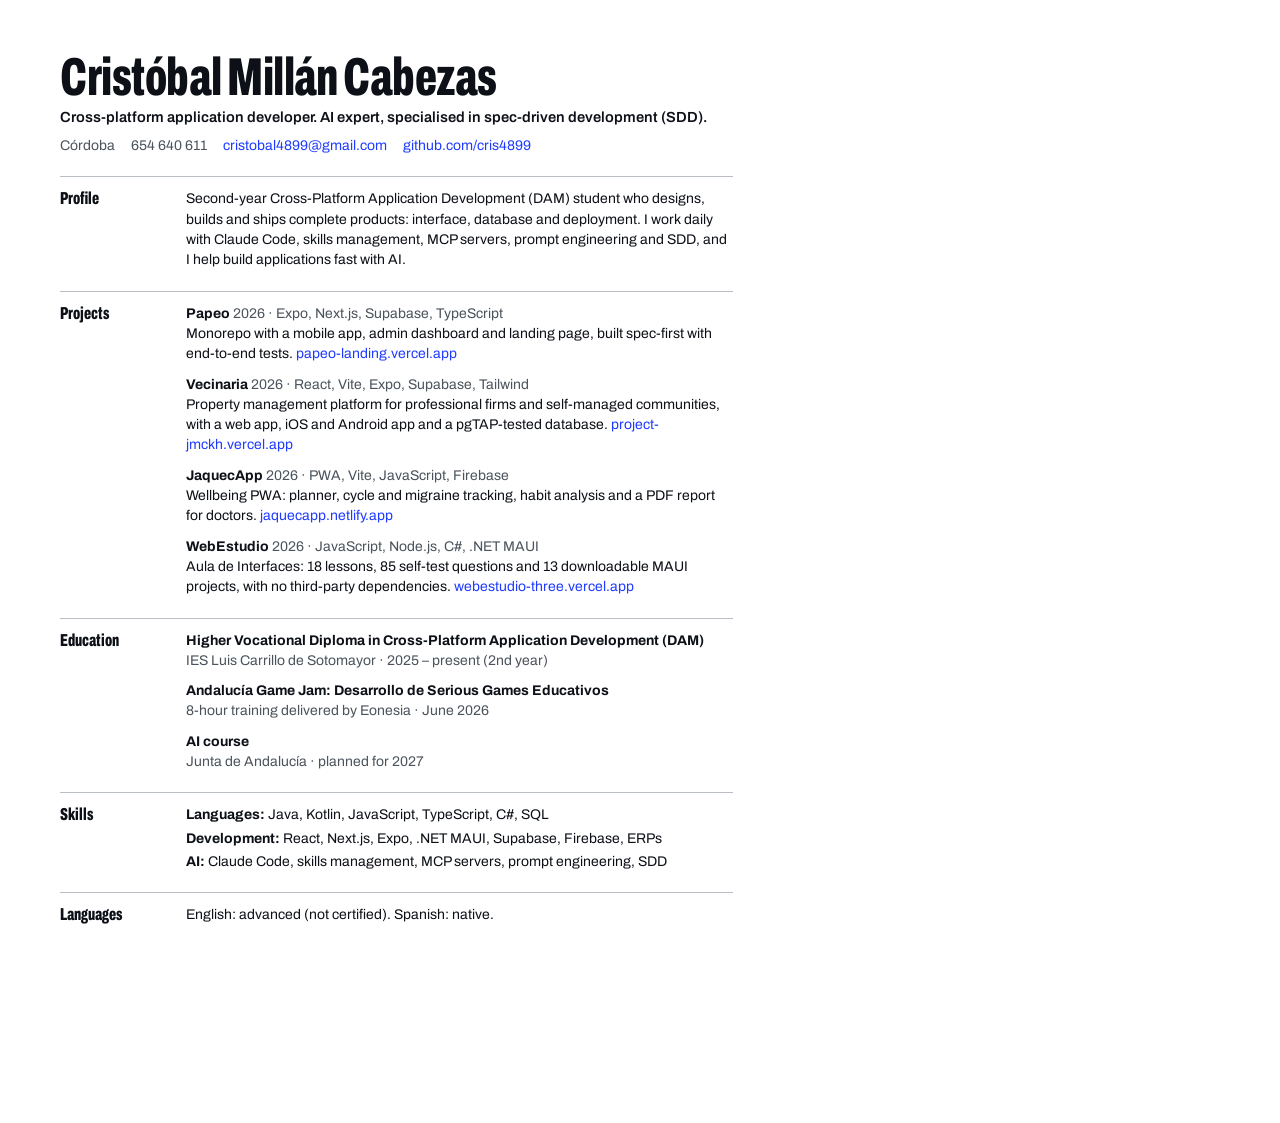
==== cv/cv-en.html @ 3b6304ad "Añadir CV en español e inglés, capturas y botón de descarga por idioma Co-Authored-By: Claude Sonnet" ====
<!doctype html>
<html lang="en">
<head>
<meta charset="utf-8">
<title>Cristóbal Millán Cabezas — CV</title>
<link rel="stylesheet" href="https://fonts.googleapis.com/css2?family=Archivo:wdth,wght@62..125,100..900&display=swap">
<link rel="stylesheet" href="cv.css">
</head>
<body>
<header>
  <h1>Cristóbal Millán Cabezas</h1>
  <p class="role">Cross-platform application developer. AI expert, specialised in spec-driven development (SDD).</p>
  <p class="contact"><span>Córdoba</span><span>654 640 611</span><a href="mailto:cristobal4899@gmail.com">cristobal4899@gmail.com</a><a href="https://github.com/cris4899">github.com/cris4899</a></p>
</header>

<section>
  <h2>Profile</h2>
  <p>Second-year Cross-Platform Application Development (DAM) student who designs, builds and ships complete products: interface, database and deployment. I work daily with Claude Code, skills management, MCP servers, prompt engineering and SDD, and I help build applications fast with AI.</p>
</section>

<section>
  <h2>Projects</h2>
  <div>
    <div class="item"><b>Papeo</b> <span class="meta">2026 · Expo, Next.js, Supabase, TypeScript</span><br>Monorepo with a mobile app, admin dashboard and landing page, built spec-first with end-to-end tests. <a href="https://papeo-landing.vercel.app">papeo-landing.vercel.app</a></div>
    <div class="item"><b>Vecinaria</b> <span class="meta">2026 · React, Vite, Expo, Supabase, Tailwind</span><br>Property management platform for professional firms and self-managed communities, with a web app, iOS and Android app and a pgTAP-tested database. <a href="https://project-jmckh.vercel.app">project-jmckh.vercel.app</a></div>
    <div class="item"><b>JaquecApp</b> <span class="meta">2026 · PWA, Vite, JavaScript, Firebase</span><br>Wellbeing PWA: planner, cycle and migraine tracking, habit analysis and a PDF report for doctors. <a href="https://jaquecapp.netlify.app">jaquecapp.netlify.app</a></div>
    <div class="item"><b>WebEstudio</b> <span class="meta">2026 · JavaScript, Node.js, C#, .NET MAUI</span><br>Aula de Interfaces: 18 lessons, 85 self-test questions and 13 downloadable MAUI projects, with no third-party dependencies. <a href="https://webestudio-three.vercel.app">webestudio-three.vercel.app</a></div>
  </div>
</section>

<section>
  <h2>Education</h2>
  <div>
    <div class="item"><b>Higher Vocational Diploma in Cross-Platform Application Development (DAM)</b><br><span class="meta">IES Luis Carrillo de Sotomayor · 2025 – present (2nd year)</span></div>
    <div class="item"><b>Andalucía Game Jam: Desarrollo de Serious Games Educativos</b><br><span class="meta">8-hour training delivered by Eonesia · June 2026</span></div>
    <div class="item"><b>AI course</b><br><span class="meta">Junta de Andalucía · planned for 2027</span></div>
  </div>
</section>

<section>
  <h2>Skills</h2>
  <ul>
    <li><b>Languages:</b> Java, Kotlin, JavaScript, TypeScript, C#, SQL</li>
    <li><b>Development:</b> React, Next.js, Expo, .NET MAUI, Supabase, Firebase, ERPs</li>
    <li><b>AI:</b> Claude Code, skills management, MCP servers, prompt engineering, SDD</li>
  </ul>
</section>

<section>
  <h2>Languages</h2>
  <p>English: advanced (not certified). Spanish: native.</p>
</section>
</body>
</html>
---- cv/cv.css ----
@page { size: A4; margin: 0; }
* { box-sizing: border-box; margin: 0; }
html { background: #fff; }
body {
  width: 210mm; min-height: 297mm; padding: 14mm 16mm;
  font: 400 10.5pt/1.45 "Archivo", system-ui, sans-serif; color: #0d1117;
  -webkit-print-color-adjust: exact; print-color-adjust: exact;
}
a { color: inherit; text-decoration: none; }
h1 { font-stretch: 62%; font-weight: 800; font-size: 40pt; line-height: 0.9; letter-spacing: -0.01em; }
.role { font-weight: 600; margin-top: 6px; font-size: 11pt; }
.contact { display: flex; flex-wrap: wrap; gap: 4px 16px; margin-top: 8px; color: #4b535c; }
.contact a { color: #1f3bff; }
section { margin-top: 20px; padding-top: 12px; border-top: 1px solid #b8bec4; display: grid; grid-template-columns: 30mm 1fr; gap: 12px; }
h2 { font-stretch: 62%; font-weight: 800; font-size: 13pt; line-height: 1.1; }
.item + .item { margin-top: 10px; }
.item b { font-weight: 700; }
.item .meta { color: #4b535c; }
.item a { color: #1f3bff; }
ul { padding: 0; list-style: none; }
li + li { margin-top: 3px; }
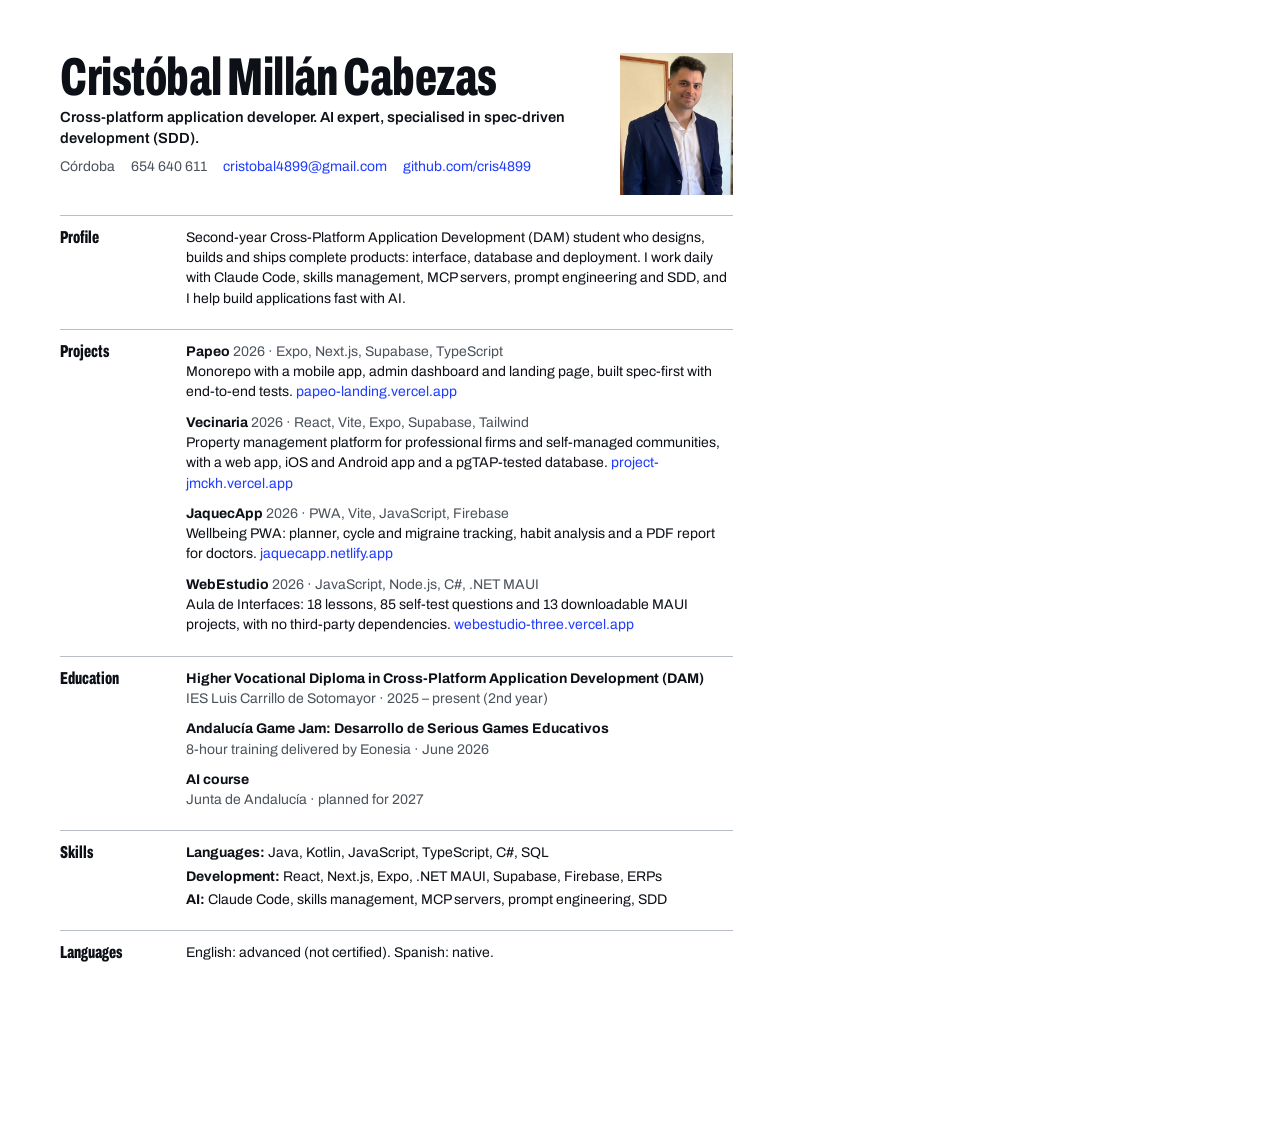
==== commit 765630b6: "Añadir foto en Sobre mí y en el CV Co-Authored-By: Claude Sonnet 5.5 <noreply@anthropic.com>" ====
--- a/cv/cv-en.html
+++ b/cv/cv-en.html
@@ -8,9 +8,12 @@
 </head>
 <body>
 <header>
+  <div>
   <h1>Cristóbal Millán Cabezas</h1>
   <p class="role">Cross-platform application developer. AI expert, specialised in spec-driven development (SDD).</p>
   <p class="contact"><span>Córdoba</span><span>654 640 611</span><a href="mailto:cristobal4899@gmail.com">cristobal4899@gmail.com</a><a href="https://github.com/cris4899">github.com/cris4899</a></p>
+  </div>
+  <img class="photo" src="../img/foto.jpg" alt="">
 </header>
 
 <section>
--- a/cv/cv.css
+++ b/cv/cv.css
@@ -7,6 +7,8 @@
   -webkit-print-color-adjust: exact; print-color-adjust: exact;
 }
 a { color: inherit; text-decoration: none; }
+header { display: grid; grid-template-columns: 1fr 30mm; gap: 8mm; align-items: start; }
+.photo { width: 30mm; height: 37.5mm; object-fit: cover; display: block; }
 h1 { font-stretch: 62%; font-weight: 800; font-size: 40pt; line-height: 0.9; letter-spacing: -0.01em; }
 .role { font-weight: 600; margin-top: 6px; font-size: 11pt; }
 .contact { display: flex; flex-wrap: wrap; gap: 4px 16px; margin-top: 8px; color: #4b535c; }
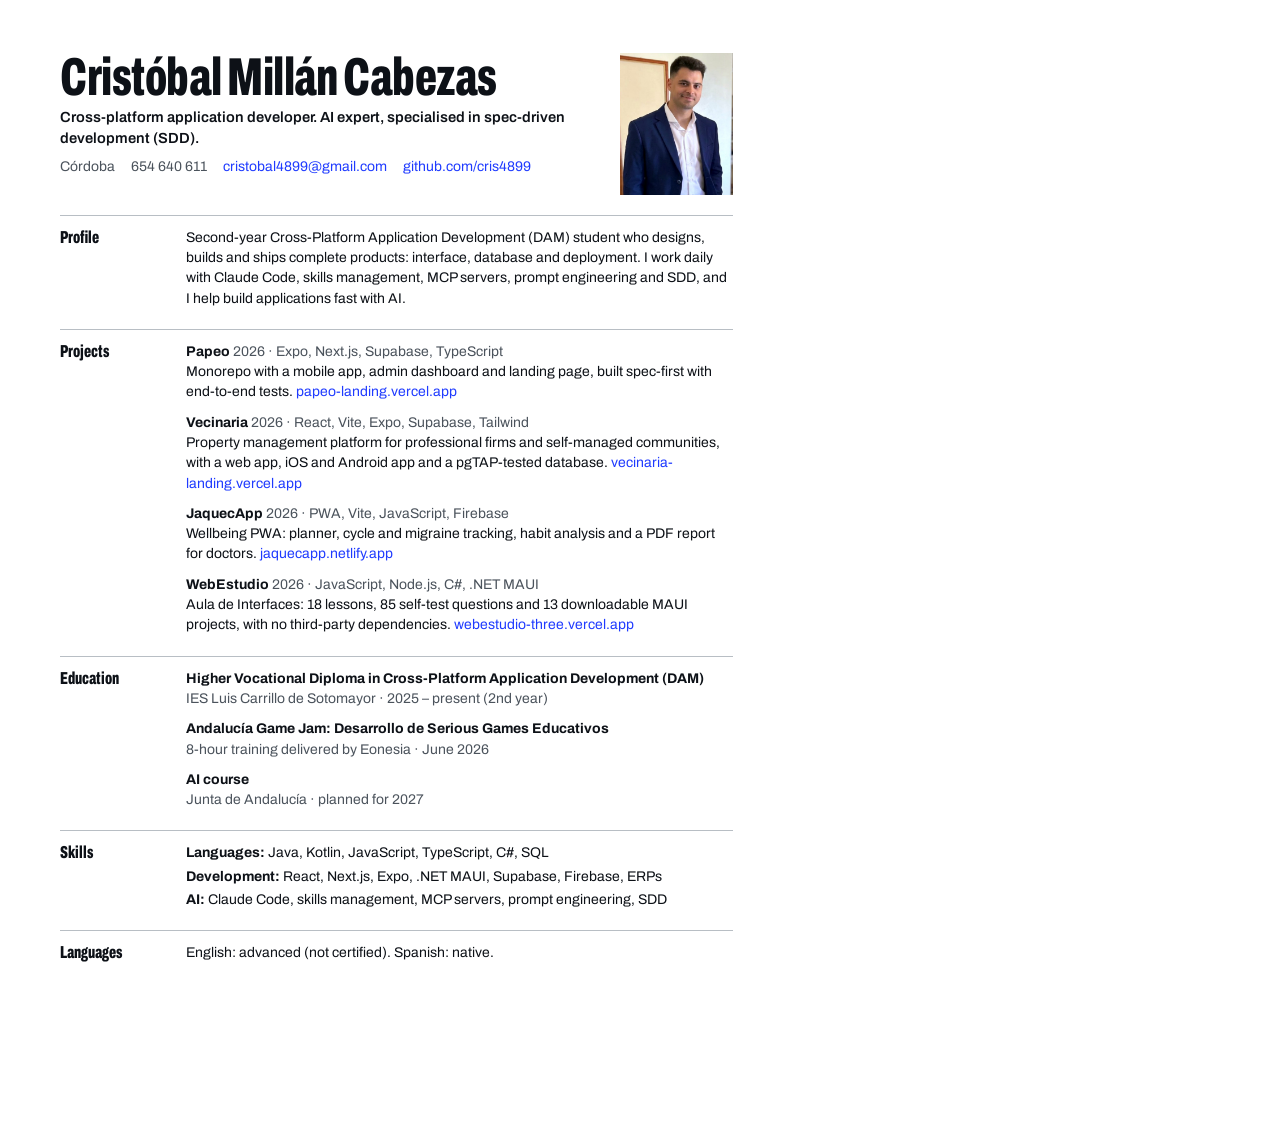
==== commit 1c06212f: "Ampliar la imagen de WebEstudio y enlazar Vecinaria en el CV Co-Authored-By: Claude Opus 5.5 <norepl" ====
--- a/cv/cv-en.html
+++ b/cv/cv-en.html
@@ -25,7 +25,7 @@
   <h2>Projects</h2>
   <div>
     <div class="item"><b>Papeo</b> <span class="meta">2026 · Expo, Next.js, Supabase, TypeScript</span><br>Monorepo with a mobile app, admin dashboard and landing page, built spec-first with end-to-end tests. <a href="https://papeo-landing.vercel.app">papeo-landing.vercel.app</a></div>
-    <div class="item"><b>Vecinaria</b> <span class="meta">2026 · React, Vite, Expo, Supabase, Tailwind</span><br>Property management platform for professional firms and self-managed communities, with a web app, iOS and Android app and a pgTAP-tested database. <a href="https://project-jmckh.vercel.app">project-jmckh.vercel.app</a></div>
+    <div class="item"><b>Vecinaria</b> <span class="meta">2026 · React, Vite, Expo, Supabase, Tailwind</span><br>Property management platform for professional firms and self-managed communities, with a web app, iOS and Android app and a pgTAP-tested database. <a href="https://vecinaria-landing.vercel.app">vecinaria-landing.vercel.app</a></div>
     <div class="item"><b>JaquecApp</b> <span class="meta">2026 · PWA, Vite, JavaScript, Firebase</span><br>Wellbeing PWA: planner, cycle and migraine tracking, habit analysis and a PDF report for doctors. <a href="https://jaquecapp.netlify.app">jaquecapp.netlify.app</a></div>
     <div class="item"><b>WebEstudio</b> <span class="meta">2026 · JavaScript, Node.js, C#, .NET MAUI</span><br>Aula de Interfaces: 18 lessons, 85 self-test questions and 13 downloadable MAUI projects, with no third-party dependencies. <a href="https://webestudio-three.vercel.app">webestudio-three.vercel.app</a></div>
   </div>
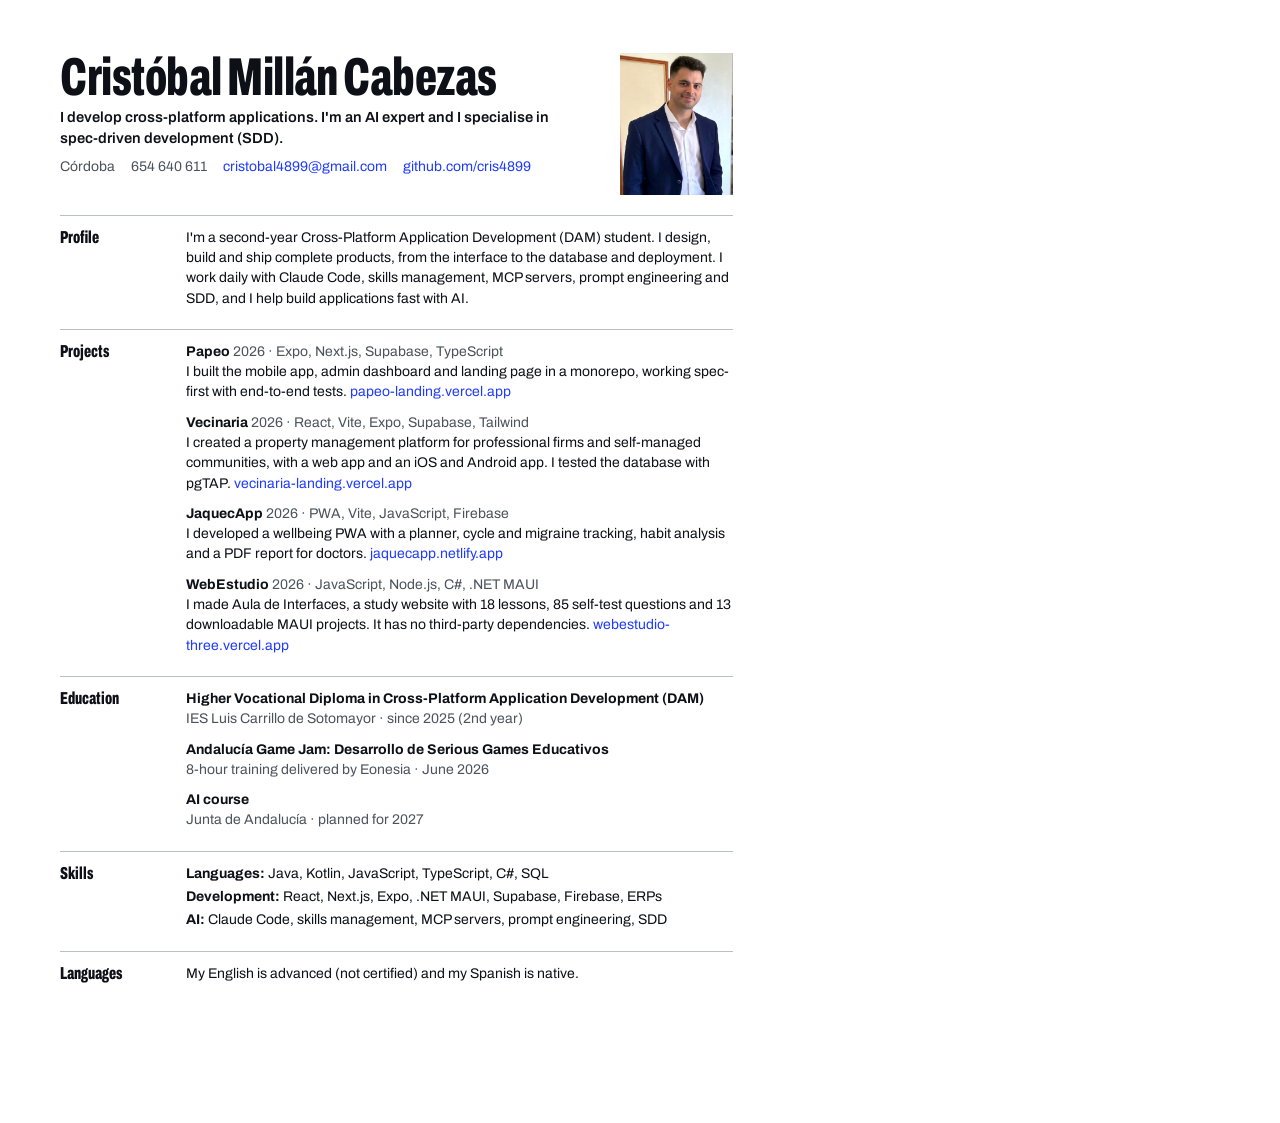
==== commit 25424c89: "Reescribir el CV en primera persona Co-Authored-By: Claude Opus 5.5 <noreply@anthropic.com>" ====
--- a/cv/cv-en.html
+++ b/cv/cv-en.html
@@ -10,7 +10,7 @@
 <header>
   <div>
   <h1>Cristóbal Millán Cabezas</h1>
-  <p class="role">Cross-platform application developer. AI expert, specialised in spec-driven development (SDD).</p>
+  <p class="role">I develop cross-platform applications. I'm an AI expert and I specialise in spec-driven development (SDD).</p>
   <p class="contact"><span>Córdoba</span><span>654 640 611</span><a href="mailto:cristobal4899@gmail.com">cristobal4899@gmail.com</a><a href="https://github.com/cris4899">github.com/cris4899</a></p>
   </div>
   <img class="photo" src="../img/foto.jpg" alt="">
@@ -18,23 +18,23 @@
 
 <section>
   <h2>Profile</h2>
-  <p>Second-year Cross-Platform Application Development (DAM) student who designs, builds and ships complete products: interface, database and deployment. I work daily with Claude Code, skills management, MCP servers, prompt engineering and SDD, and I help build applications fast with AI.</p>
+  <p>I'm a second-year Cross-Platform Application Development (DAM) student. I design, build and ship complete products, from the interface to the database and deployment. I work daily with Claude Code, skills management, MCP servers, prompt engineering and SDD, and I help build applications fast with AI.</p>
 </section>
 
 <section>
   <h2>Projects</h2>
   <div>
-    <div class="item"><b>Papeo</b> <span class="meta">2026 · Expo, Next.js, Supabase, TypeScript</span><br>Monorepo with a mobile app, admin dashboard and landing page, built spec-first with end-to-end tests. <a href="https://papeo-landing.vercel.app">papeo-landing.vercel.app</a></div>
-    <div class="item"><b>Vecinaria</b> <span class="meta">2026 · React, Vite, Expo, Supabase, Tailwind</span><br>Property management platform for professional firms and self-managed communities, with a web app, iOS and Android app and a pgTAP-tested database. <a href="https://vecinaria-landing.vercel.app">vecinaria-landing.vercel.app</a></div>
-    <div class="item"><b>JaquecApp</b> <span class="meta">2026 · PWA, Vite, JavaScript, Firebase</span><br>Wellbeing PWA: planner, cycle and migraine tracking, habit analysis and a PDF report for doctors. <a href="https://jaquecapp.netlify.app">jaquecapp.netlify.app</a></div>
-    <div class="item"><b>WebEstudio</b> <span class="meta">2026 · JavaScript, Node.js, C#, .NET MAUI</span><br>Aula de Interfaces: 18 lessons, 85 self-test questions and 13 downloadable MAUI projects, with no third-party dependencies. <a href="https://webestudio-three.vercel.app">webestudio-three.vercel.app</a></div>
+    <div class="item"><b>Papeo</b> <span class="meta">2026 · Expo, Next.js, Supabase, TypeScript</span><br>I built the mobile app, admin dashboard and landing page in a monorepo, working spec-first with end-to-end tests. <a href="https://papeo-landing.vercel.app">papeo-landing.vercel.app</a></div>
+    <div class="item"><b>Vecinaria</b> <span class="meta">2026 · React, Vite, Expo, Supabase, Tailwind</span><br>I created a property management platform for professional firms and self-managed communities, with a web app and an iOS and Android app. I tested the database with pgTAP. <a href="https://vecinaria-landing.vercel.app">vecinaria-landing.vercel.app</a></div>
+    <div class="item"><b>JaquecApp</b> <span class="meta">2026 · PWA, Vite, JavaScript, Firebase</span><br>I developed a wellbeing PWA with a planner, cycle and migraine tracking, habit analysis and a PDF report for doctors. <a href="https://jaquecapp.netlify.app">jaquecapp.netlify.app</a></div>
+    <div class="item"><b>WebEstudio</b> <span class="meta">2026 · JavaScript, Node.js, C#, .NET MAUI</span><br>I made Aula de Interfaces, a study website with 18 lessons, 85 self-test questions and 13 downloadable MAUI projects. It has no third-party dependencies. <a href="https://webestudio-three.vercel.app">webestudio-three.vercel.app</a></div>
   </div>
 </section>
 
 <section>
   <h2>Education</h2>
   <div>
-    <div class="item"><b>Higher Vocational Diploma in Cross-Platform Application Development (DAM)</b><br><span class="meta">IES Luis Carrillo de Sotomayor · 2025 – present (2nd year)</span></div>
+    <div class="item"><b>Higher Vocational Diploma in Cross-Platform Application Development (DAM)</b><br><span class="meta">IES Luis Carrillo de Sotomayor · since 2025 (2nd year)</span></div>
     <div class="item"><b>Andalucía Game Jam: Desarrollo de Serious Games Educativos</b><br><span class="meta">8-hour training delivered by Eonesia · June 2026</span></div>
     <div class="item"><b>AI course</b><br><span class="meta">Junta de Andalucía · planned for 2027</span></div>
   </div>
@@ -51,7 +51,7 @@
 
 <section>
   <h2>Languages</h2>
-  <p>English: advanced (not certified). Spanish: native.</p>
+  <p>My English is advanced (not certified) and my Spanish is native.</p>
 </section>
 </body>
 </html>
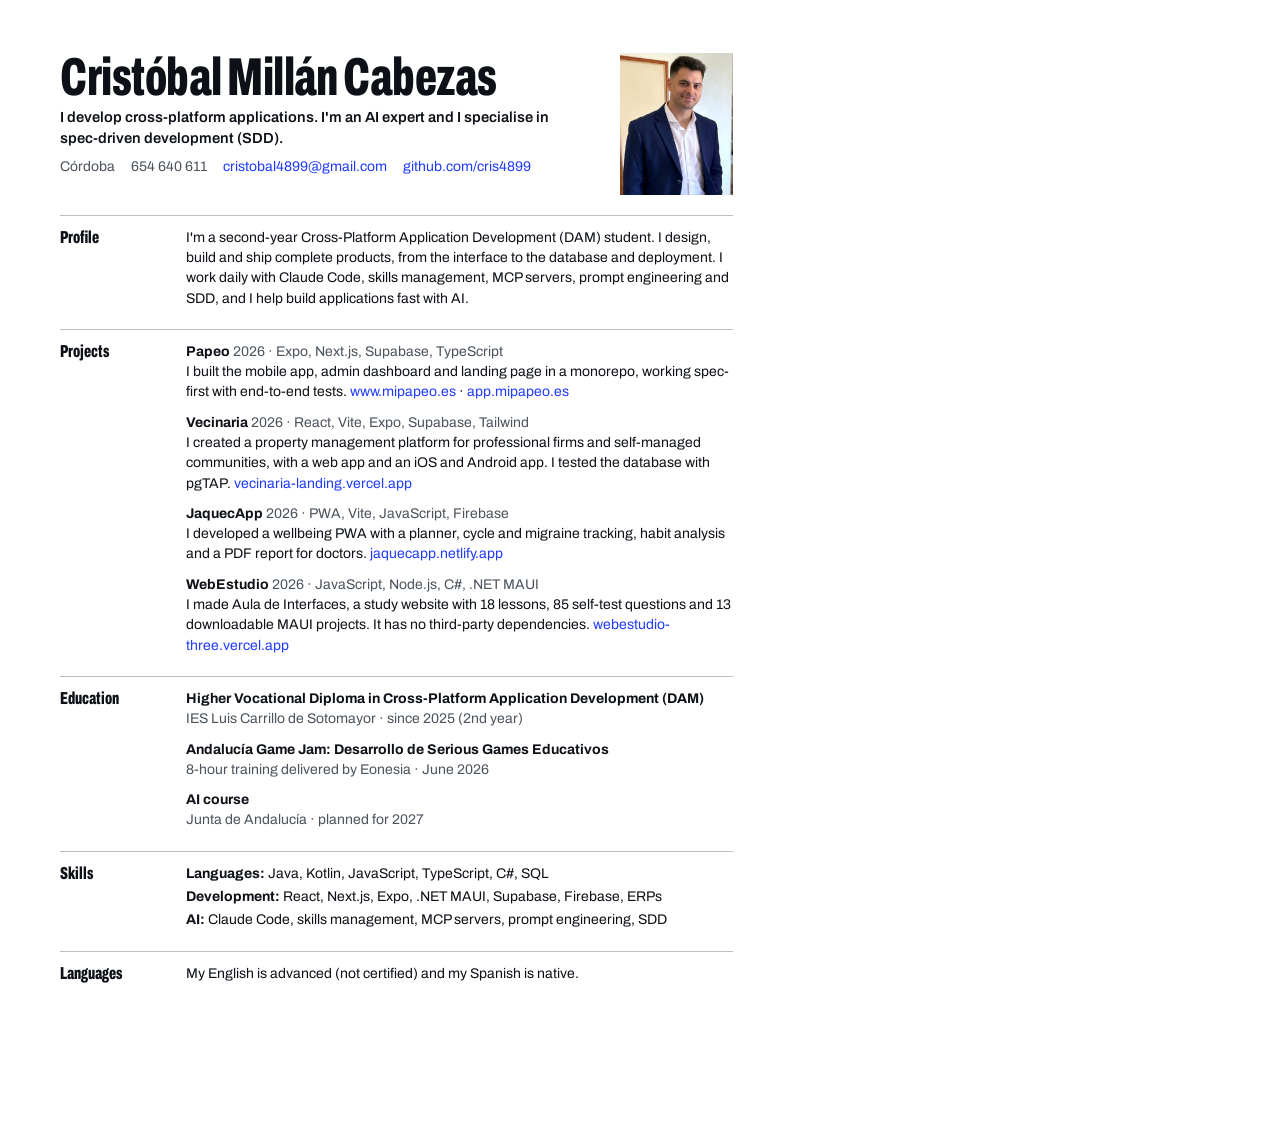
==== commit 2389621a: "Actualizar enlaces de Papeo al dominio mipapeo.es Co-Authored-By: Claude Opus 5.5 <noreply@anthropic" ====
--- a/cv/cv-en.html
+++ b/cv/cv-en.html
@@ -24,7 +24,7 @@
 <section>
   <h2>Projects</h2>
   <div>
-    <div class="item"><b>Papeo</b> <span class="meta">2026 · Expo, Next.js, Supabase, TypeScript</span><br>I built the mobile app, admin dashboard and landing page in a monorepo, working spec-first with end-to-end tests. <a href="https://papeo-landing.vercel.app">papeo-landing.vercel.app</a></div>
+    <div class="item"><b>Papeo</b> <span class="meta">2026 · Expo, Next.js, Supabase, TypeScript</span><br>I built the mobile app, admin dashboard and landing page in a monorepo, working spec-first with end-to-end tests. <a href="https://www.mipapeo.es">www.mipapeo.es</a> · <a href="https://app.mipapeo.es">app.mipapeo.es</a></div>
     <div class="item"><b>Vecinaria</b> <span class="meta">2026 · React, Vite, Expo, Supabase, Tailwind</span><br>I created a property management platform for professional firms and self-managed communities, with a web app and an iOS and Android app. I tested the database with pgTAP. <a href="https://vecinaria-landing.vercel.app">vecinaria-landing.vercel.app</a></div>
     <div class="item"><b>JaquecApp</b> <span class="meta">2026 · PWA, Vite, JavaScript, Firebase</span><br>I developed a wellbeing PWA with a planner, cycle and migraine tracking, habit analysis and a PDF report for doctors. <a href="https://jaquecapp.netlify.app">jaquecapp.netlify.app</a></div>
     <div class="item"><b>WebEstudio</b> <span class="meta">2026 · JavaScript, Node.js, C#, .NET MAUI</span><br>I made Aula de Interfaces, a study website with 18 lessons, 85 self-test questions and 13 downloadable MAUI projects. It has no third-party dependencies. <a href="https://webestudio-three.vercel.app">webestudio-three.vercel.app</a></div>
